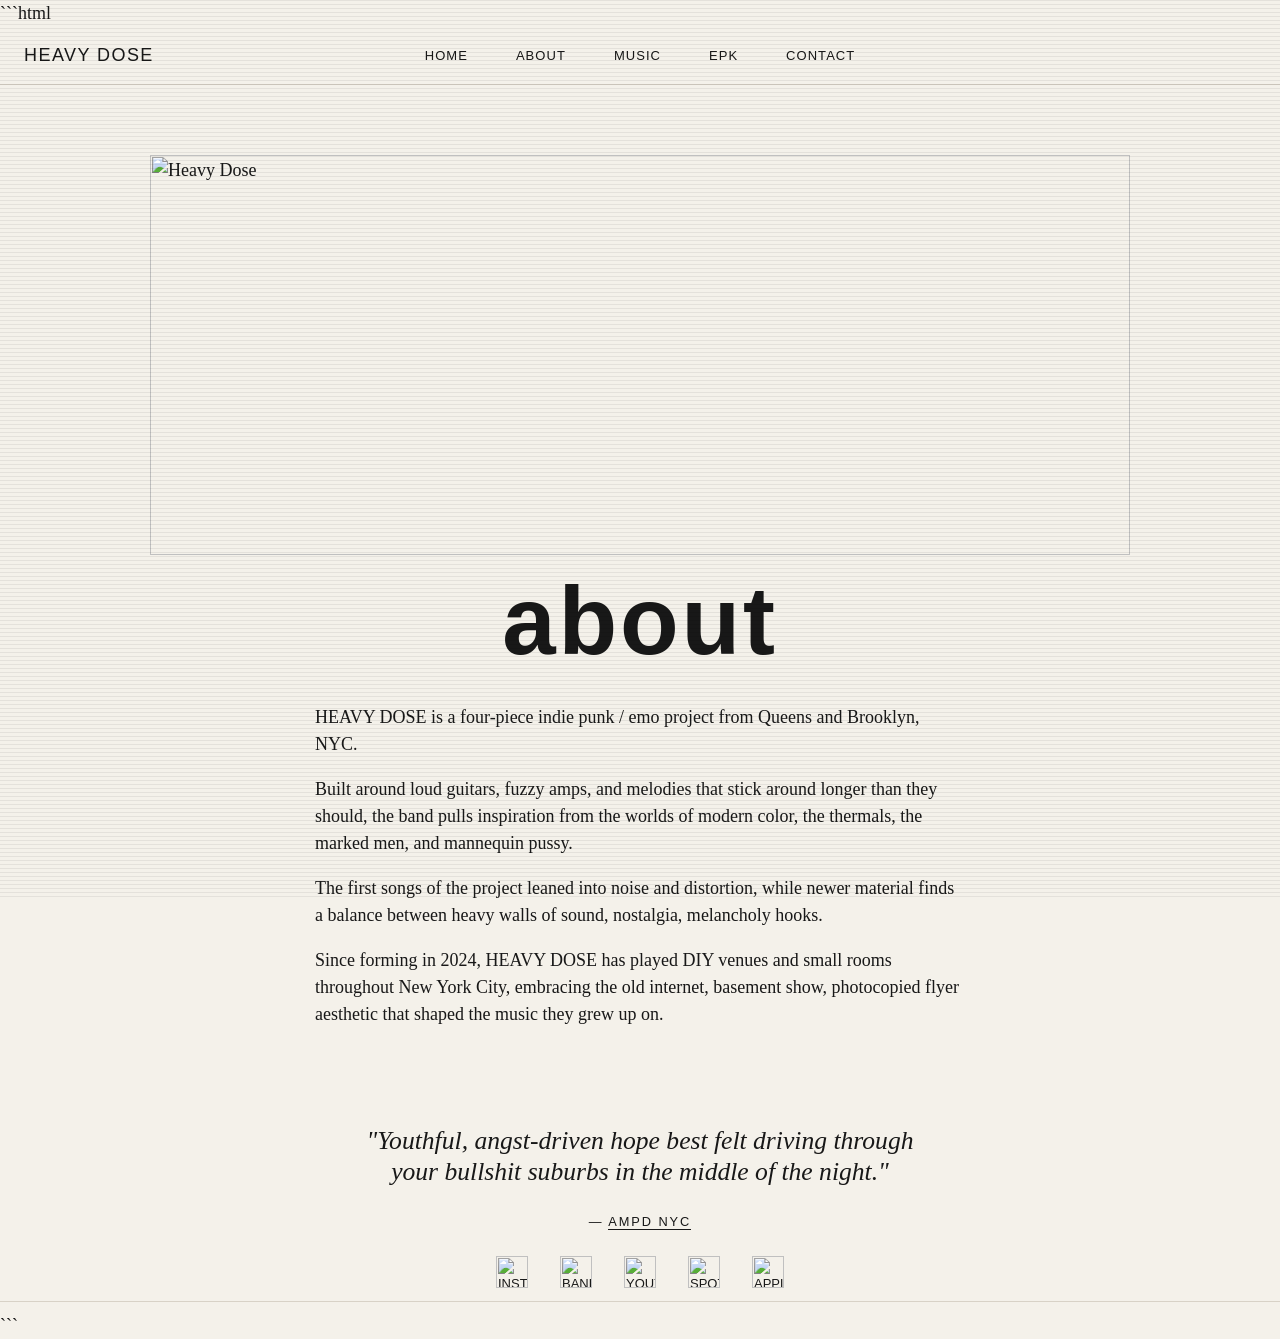
==== about.html @ 2bd8f5fd "Add files via upload" ====
```html
<!doctype html>
<html lang="en">
<head>
  <meta charset="utf-8">
  <meta name="viewport" content="width=device-width, initial-scale=1">
  <title>HEAVY DOSE — About</title>

  <link rel="stylesheet" href="style.css">
</head>

<body>

<div class="scanlines"></div>

<header class="site-header">
  <a class="logo" href="index.html">HEAVY DOSE</a>

  <nav class="nav">
    <a href="index.html">home</a>
    <a href="about.html">about</a>
    <a href="music.html">music</a>
    <a href="epk.html">epk</a>
    <a href="contact.html">contact</a>
  </nav>
</header>

<main>

<section class="section about-section">

  <div class="photo-strip">
    <img src="assets/header.JPG" alt="Heavy Dose">
  </div>

  <h2>about</h2>

  <div class="copy">

    <p>
      HEAVY DOSE is a four-piece indie punk / emo project from Queens
      and Brooklyn, NYC.
    </p>

    <p>
      Built around loud guitars, fuzzy amps, and melodies that stick
      around longer than they should, the band pulls inspiration from
      the worlds of modern color, the thermals, the marked men, and
      mannequin pussy.
    </p>

    <p>
      The first songs of the project leaned into noise and distortion, while newer material
      finds a balance between heavy walls of sound, nostalgia,
      melancholy hooks.
    </p>

    <p>
      Since forming in 2024, HEAVY DOSE has played DIY venues and small
      rooms throughout New York City, embracing the old internet,
      basement show, photocopied flyer aesthetic that shaped the music
      they grew up on.
    </p>

  </div>

</section>

<section class="hero-quote">

  <blockquote>
    "Youthful, angst-driven hope best felt driving through
    your bullshit suburbs in the middle of the night."
  </blockquote>

  <p>
    —
    <a
      href="https://ampdnyc.com/ampd-mag/f/heavy-dose-contort-in-shapes-ep"
      target="_blank"
      rel="noopener noreferrer"
    >
      AMPD NYC
    </a>
  </p>

</section>

<section class="social-row">

  <a href="https://instagram.com/heavydosemusic" target="_blank">
    <img src="assets/icons/instagram.svg" alt="Instagram">
  </a>

  <a href="https://heavydosemusic.bandcamp.com" target="_blank">
    <img src="assets/icons/bandcamp.svg" alt="Bandcamp">
  </a>

  <a href="https://youtube.com/@heavydosemusic" target="_blank">
    <img src="assets/icons/youtube.svg" alt="YouTube">
  </a>

  <a href="https://open.spotify.com/artist/315AH7RlOskO2dFrE8lWnL" target="_blank">
    <img src="assets/icons/spotify.svg" alt="Spotify">
  </a>

  <a href="https://music.apple.com/us/artist/heavy-dose/1741990948" target="_blank">
    <img src="assets/icons/applemusic.svg" alt="Apple Music">
  </a>

</section>

</main>

<script src="script.js"></script>

</body>
</html>
```
---- style.css ----
@font-face {
  font-family: "ImpactLocal";
  src: local("Impact");
}

:root {
  --paper: #f4f1ea;
  --ink: #181818;
  --muted: #706b64;
  --red: #a9473f;
  --amber: #d89a63;
  --line: #d8d2c7;
}

* { box-sizing: border-box; }

html { scroll-behavior: smooth; }

body {
  margin: 0;
  background: var(--paper);
  color: var(--ink);
  font-family: Georgia, "Times New Roman", serif;
  font-size: 18px;
  line-height: 1.5;
}

.scanlines {
  pointer-events: none;
  position: fixed;
  inset: 0;
  z-index: 999;
  opacity: .08;
  background:
    repeating-linear-gradient(
      to bottom,
      rgba(0,0,0,.8) 0px,
      rgba(0,0,0,.8) 1px,
      transparent 1px,
      transparent 4px
    );
}

.site-header {
  position: sticky;
  top: 0;
  z-index: 20;
  height: 58px;
  background: rgba(244, 241, 234, .92);
  border-bottom: 1px solid var(--line);
  display: flex;
  align-items: center;
  justify-content: center;
  gap: 70px;
  padding: 0 24px;
  backdrop-filter: blur(6px);
}

.logo {
  position: absolute;
  left: 24px;
  font-family: ImpactLocal, "Arial Black", sans-serif;
  letter-spacing: .08em;
  text-decoration: none;
  color: var(--ink);
}

.nav {
  display: flex;
  gap: 48px;
}

.nav a, .social-row a, .link-list a, .big-contact a {
  color: var(--ink);
  text-decoration: none;
}

.nav a {
  font-family: Arial, sans-serif;
  font-size: 13px;
  text-transform: uppercase;
  letter-spacing: .08em;
}

.nav a:hover,
.social-row a:hover,
.link-list a:hover,
.big-contact a:hover {
  color: var(--red);
}

.nav-toggle {
  display: none;
  margin-left: auto;
  border: 0;
  background: transparent;
  font-size: 28px;
}

.hero {
  position: relative;
  min-height: calc(100vh - 110px);
  overflow: hidden;
  background: #111;
}

.hero-image {
  position: absolute;
  inset: 0;
  background:
    linear-gradient(rgba(0,0,0,.2), rgba(0,0,0,.45)),
    url("assets/hero.png");
  background-size: cover;
  background-position: center;
  filter: contrast(1.25) saturate(.6) grain(.2);
}

.hero-image::after {
  content: "";
  position: absolute;
  inset: 0;
  background:
    radial-gradient(circle at 50% 70%, rgba(216,154,99,.45), transparent 20%),
    repeating-radial-gradient(circle at 50% 50%, rgba(255,255,255,.08), rgba(255,255,255,.08) 1px, transparent 1px, transparent 5px);
  mix-blend-mode: screen;
  opacity: .55;
}

.hero-title {
  position: absolute;
  left: 7vw;
  bottom: 8vh;
  color: #f8f2e8;
  text-shadow: 0 3px 20px rgba(0,0,0,.7);
}

.hero-quote {
  max-width: 600px;
  margin: 10px auto;
  text-align: center;
}

.hero-quote blockquote {
  font-size: clamp(1.0rem, 2vw, 2rem);
  line-height: 1.2;
  margin: 0 0 24px;
  font-style: italic;
}

.hero-quote p {
  font-family: Arial, sans-serif;
  text-transform: uppercase;
  letter-spacing: 0.15em;
  font-size: 0.8rem;
}

.hero-quote a {
  color: inherit;
  text-decoration: none;
  border-bottom: 1px solid currentColor;
}

.hero-quote a:hover {
  color: #B0473E;
}

.kicker {
  font-family: Arial, sans-serif;
  text-transform: uppercase;
  letter-spacing: .18em;
  font-size: 12px;
}

h1, h2 {
  font-family: ImpactLocal, "Arial Black", sans-serif;
  line-height: .9;
  letter-spacing: .03em;
  text-transform: lowercase;
}

h1 {
  margin: 0;
  font-size: clamp(70px, 12vw, 190px);
}

h2 {
  text-align: center;
  font-size: clamp(52px, 8vw, 96px);
  margin: 48px 0 40px;
}

h3 {
  font-family: ImpactLocal, "Arial Black", sans-serif;
  text-transform: uppercase;
  letter-spacing: .04em;
}

.social-row {
  min-height: 58px;
  display: flex;
  justify-content: center;
  align-items: center;
  gap: 26px;
  font-family: Arial, sans-serif;
  font-size: 13px;
  text-transform: uppercase;
  border-bottom: 1px solid var(--line);
}

.section {
  max-width: 1180px;
  margin: 0 auto;
  padding: 70px 28px;
}

.photo-strip {
  width: min(980px, 100%);
  height: 400px;
  margin: 0 auto -25px;
  overflow: hidden;
}

.photo-strip img {
  width: 100%;
  height: 100%;
  object-fit: cover;
}

.copy {
  max-width: 650px;
  margin: 0 auto;
}

blockquote {
  max-width: 720px;
  margin: 56px auto 0;
  font-size: 30px;
  line-height: 1.1;
  text-align: center;
}

.music-grid {
  display: grid;
  grid-template-columns: repeat(2, minmax(0, 1fr));
  gap: 80px;
}

.cover {
  aspect-ratio: 1 / 1;
  margin-bottom: 26px;
}

.release audio {
  width: 100%;
  margin: 16px 0 26px;
}

.release ol {
  list-style: decimal;
  padding-left: 24px;
  border-top: 1px solid var(--line);
}

.release li {
  padding: 18px 0;
  border-bottom: 1px solid var(--line);
  display: flex;
  justify-content: space-between;
  gap: 24px;
}

.short-bio {
  margin-top: 70px;
  max-width: 260px;
}

.short-bio p {
  margin-top: 30px;
}

.contact-section {
  min-height: 75vh;
}

.contact-section h2 {
  text-align: left;
  font-size: clamp(64px, 10vw, 145px);
}

.big-contact {
  font-size: clamp(28px, 4vw, 52px);
  line-height: 1.15;
  margin-left: 16vw;
}

.newsletter {
  margin-top: 110px;
  display: grid;
  grid-template-columns: 1fr 360px;
  gap: 20px;
  align-items: end;
}

.newsletter label {
  grid-column: 1 / -1;
  font-size: 36px;
}

.newsletter input {
  height: 74px;
  border: 2px solid var(--ink);
  background: transparent;
  font-size: 24px;
  padding: 12px 18px;
}

.newsletter button {
  height: 74px;
  border: 0;
  background: var(--ink);
  color: var(--paper);
  font-family: Georgia, serif;
  font-size: 28px;
  cursor: pointer;
}

.newsletter button:hover {
  background: var(--red);
}

.placeholder {
  background:
    linear-gradient(135deg, rgba(169,71,63,.14), transparent),
    repeating-linear-gradient(45deg, #ddd7cc, #ddd7cc 2px, #f4f1ea 2px, #f4f1ea 8px);
  border: 1px solid var(--line);
  display: grid;
  place-items: center;
  color: var(--muted);
  font-family: Arial, sans-serif;
  text-transform: uppercase;
  letter-spacing: .14em;
  font-size: 12px;
  filter: grayscale(.2) contrast(1.1);
}

.placeholder.alt {
  background:
    linear-gradient(135deg, rgba(20,20,20,.86), rgba(169,71,63,.45)),
    repeating-linear-gradient(0deg, transparent, transparent 5px, rgba(255,255,255,.08) 5px, rgba(255,255,255,.08) 6px);
  color: var(--paper);
}

footer {
  padding-bottom: 40px;
}

audio {
  width: 300px;
  height: 32px;
}

@media (max-width: 800px) {
  .site-header {
    justify-content: flex-start;
  }

  .logo {
    position: static;
  }

  .nav-toggle {
    display: block;
  }

  .nav {
    display: none;
    position: absolute;
    top: 58px;
    left: 0;
    right: 0;
    background: var(--paper);
    padding: 20px;
    border-bottom: 1px solid var(--line);
    flex-direction: column;
    gap: 18px;
  }

  .nav.open {
    display: flex;
  }

  .music-grid,
  .epk-grid,
  .newsletter {
    grid-template-columns: 1fr;
  }

  .photo-grid {
    grid-template-columns: repeat(2, 1fr);
  }

  .big-contact {
    margin-left: 0;
  }
}

.album {
  text-align: center;
  max-width: 500px;
  margin: 0 auto;
}

.album-cover {
  width: 250px;
  display: block;
  margin: 0 auto 20px;
}

audio {
  display: block;
  margin: 10px auto;
}

h3 {
  font-family: ImpactLocal, "Arial Black", sans-serif;
  text-transform: uppercase;
  letter-spacing: .04em;
}

.album-title {
  text-transform: lowercase;
}

.track {
  display: flex;
  align-items: center;
  justify-content: center;
  gap: 15px;
}

.track span {
  font-size: 1.2rem;
  font-weight: lighter
}

.track audio {
  width: 350px;
}

.social-row {
  display: flex;
  justify-content: center;
  align-items: center;
  gap: 32px;
  margin: 10px 0;
}

.social-row img {
  width: 32px;
  height: 32px;
  display: block;
}

.social-row a:hover {
  opacity: 0.7;
}

.epk-grid {
  display: grid;
  grid-template-columns: 320px 500px;
  gap: 80px;
  max-width: 900px;
  margin: 0 auto;
}

.photo-carousel {
  border-top: 1px solid var(--ink);
  padding-top: 18px;

  display: flex;
  gap: 16px;

  overflow-x: auto;
  overflow-y: hidden;

  scrollbar-width: thin; /* Firefox */
}

.photo-carousel::-webkit-scrollbar {
  height: 8px;
}

.photo-carousel img {
  height: 500px;
  width: auto;
  flex-shrink: 0;
  display: block;
}

.video-section {
  max-width: 1000px;
  margin: 40px auto 0;
}

.video-section iframe {
  width: 100%;
  aspect-ratio: 16 / 9;
  border: none;
  display: block;
}

.album-window {
  max-width: 760px;
  margin: 30px auto;
  border: 3px double #111;
  background: #f7f2df;
  box-shadow: 8px 8px 0 #111;
  padding: 0;
}

.window-bar {
  display: flex;
  justify-content: space-between;
  background: #111;
  color: #f7f2df;
  font-family: monospace;
  font-size: 14px;
  padding: 6px 10px;
  text-transform: uppercase;
}

.album {
  padding: 28px;
}

.track {
  border-top: 1px dotted #111;
  padding: 14px 0;
}

.album-info {
  font-family: monospace;
  font-size: 14px;
  letter-spacing: 1px;
}
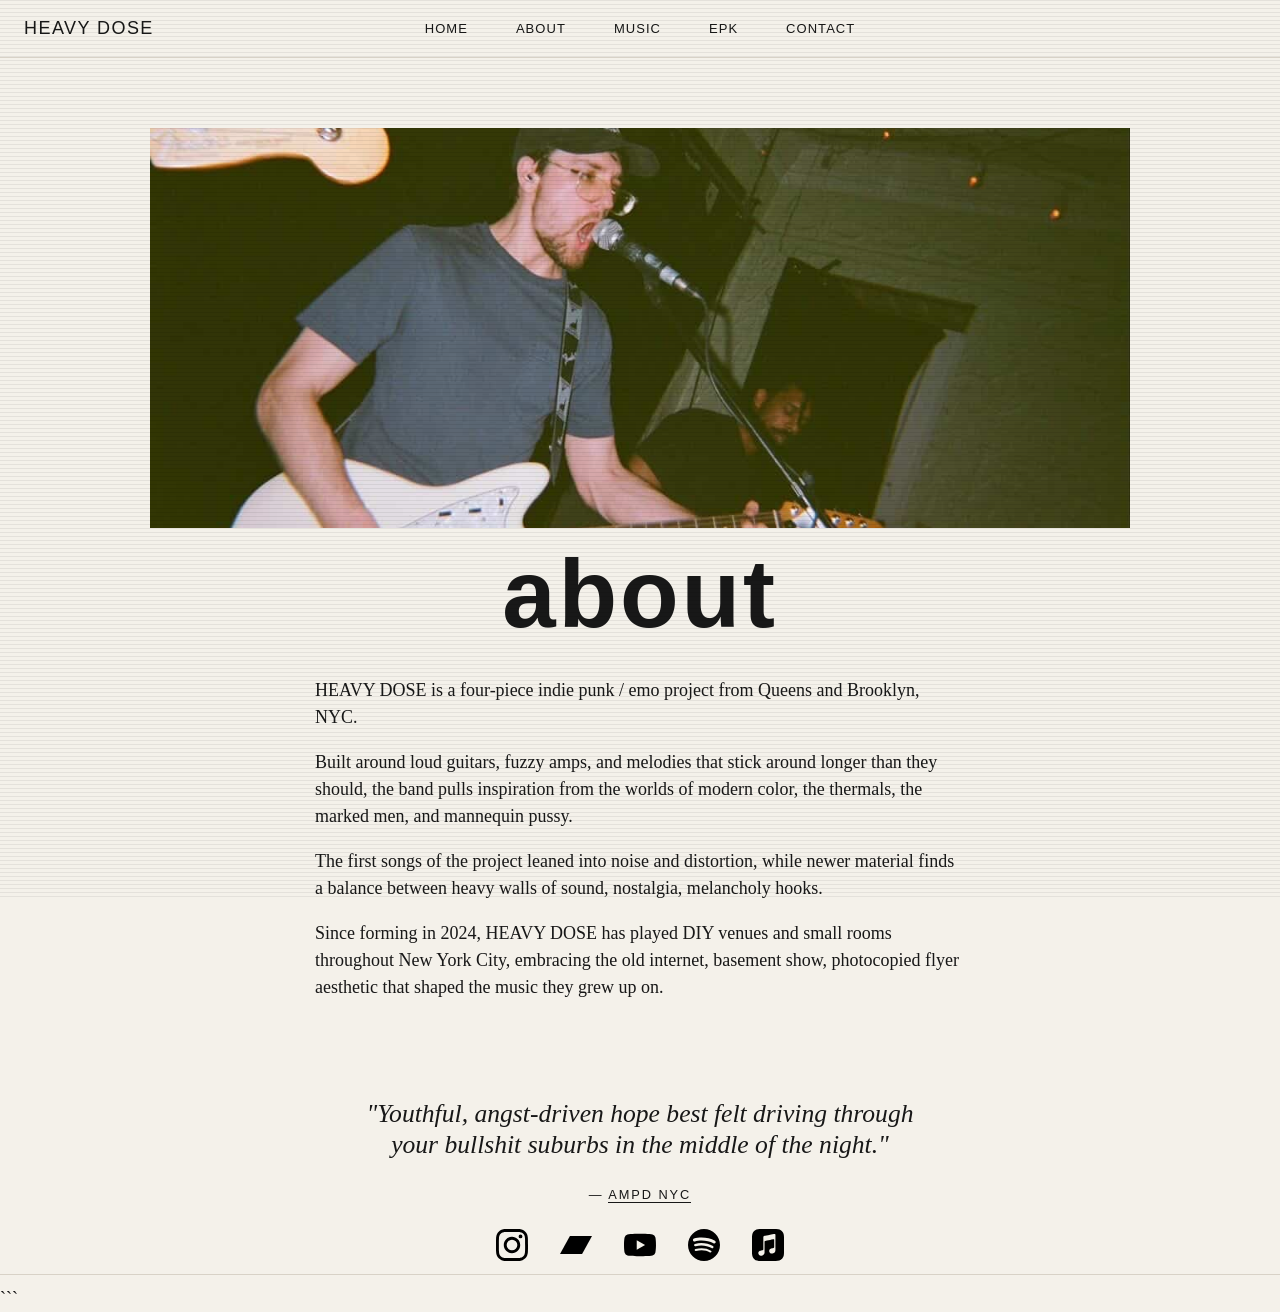
==== commit 707dca40: "Add files via upload" ====
--- a/about.html
+++ b/about.html
@@ -1,4 +1,3 @@
-```html
 <!doctype html>
 <html lang="en">
 <head>
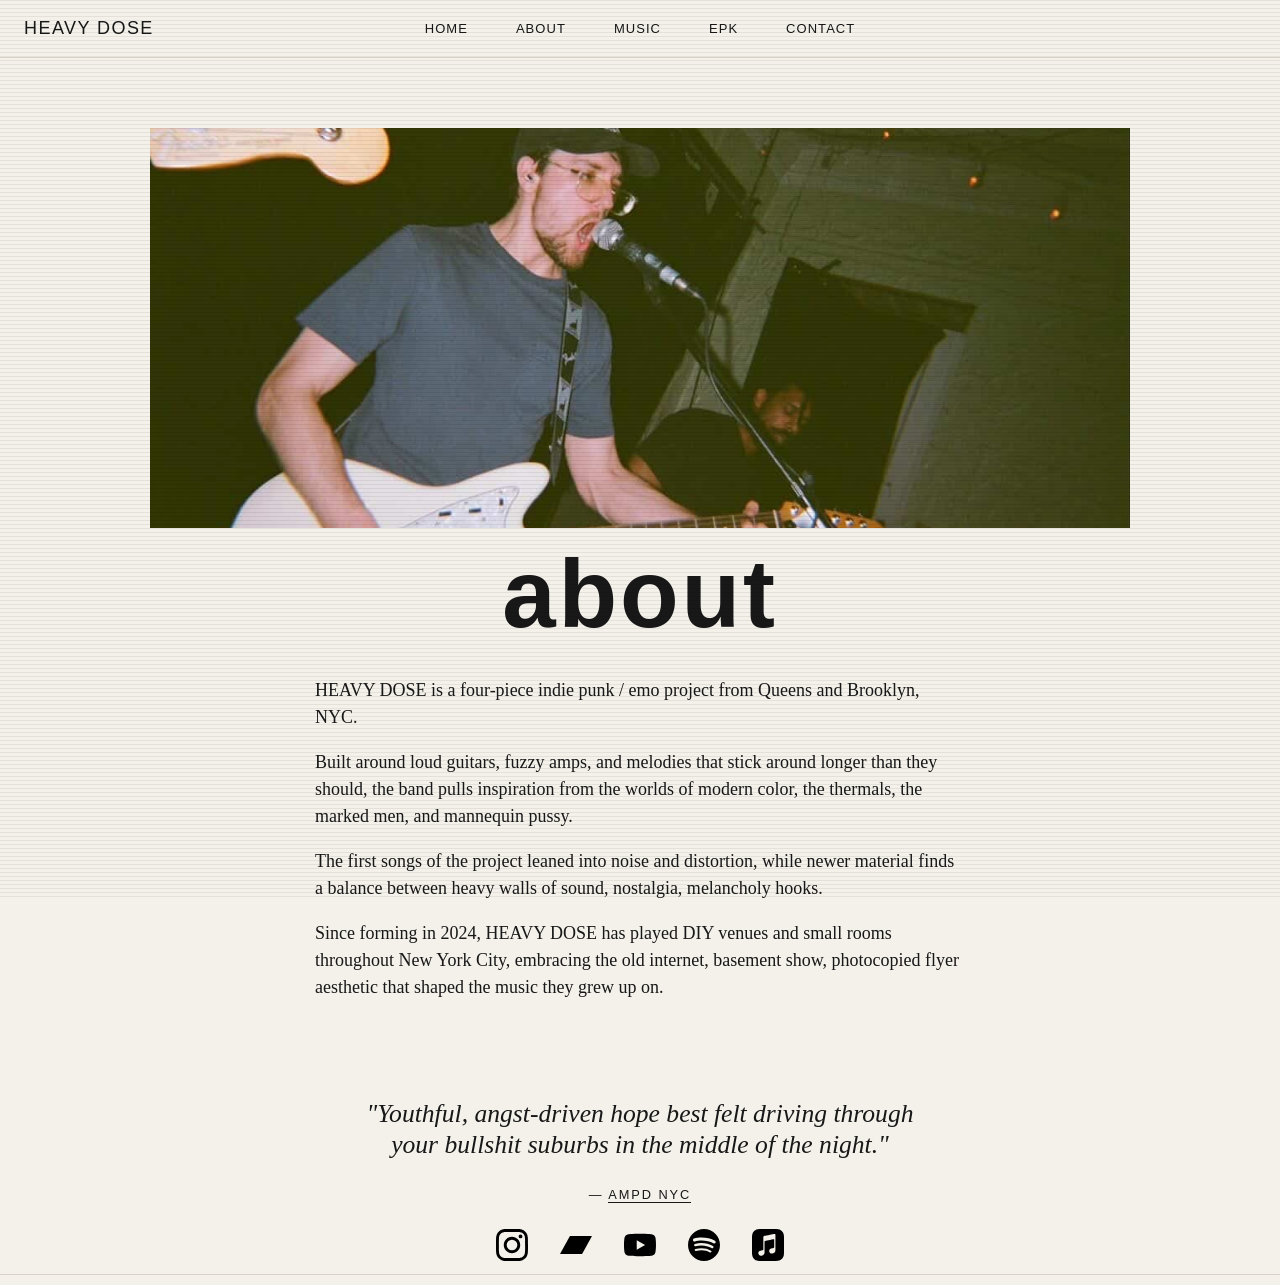
==== commit 8dc31faf: "Add files via upload" ====
--- a/about.html
+++ b/about.html
@@ -114,5 +114,4 @@
 <script src="script.js"></script>
 
 </body>
-</html>
-```
+</html>
